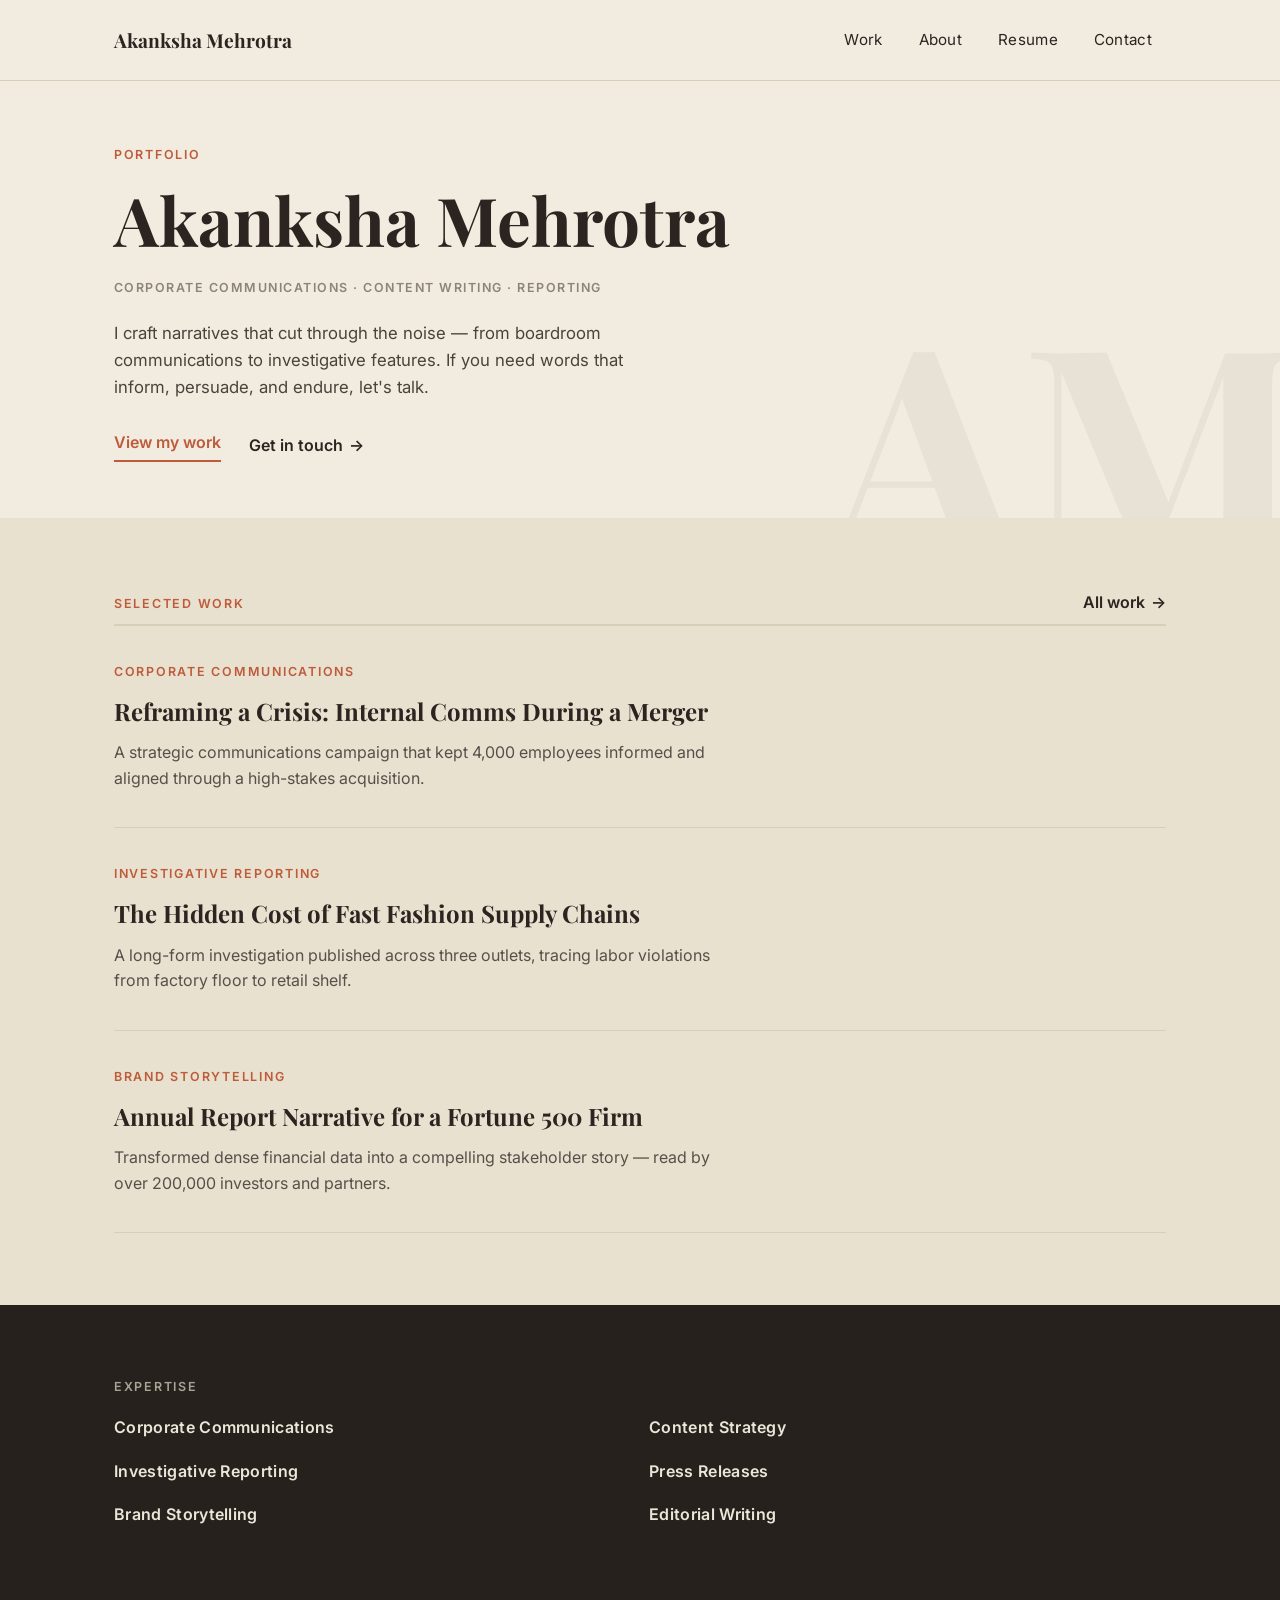
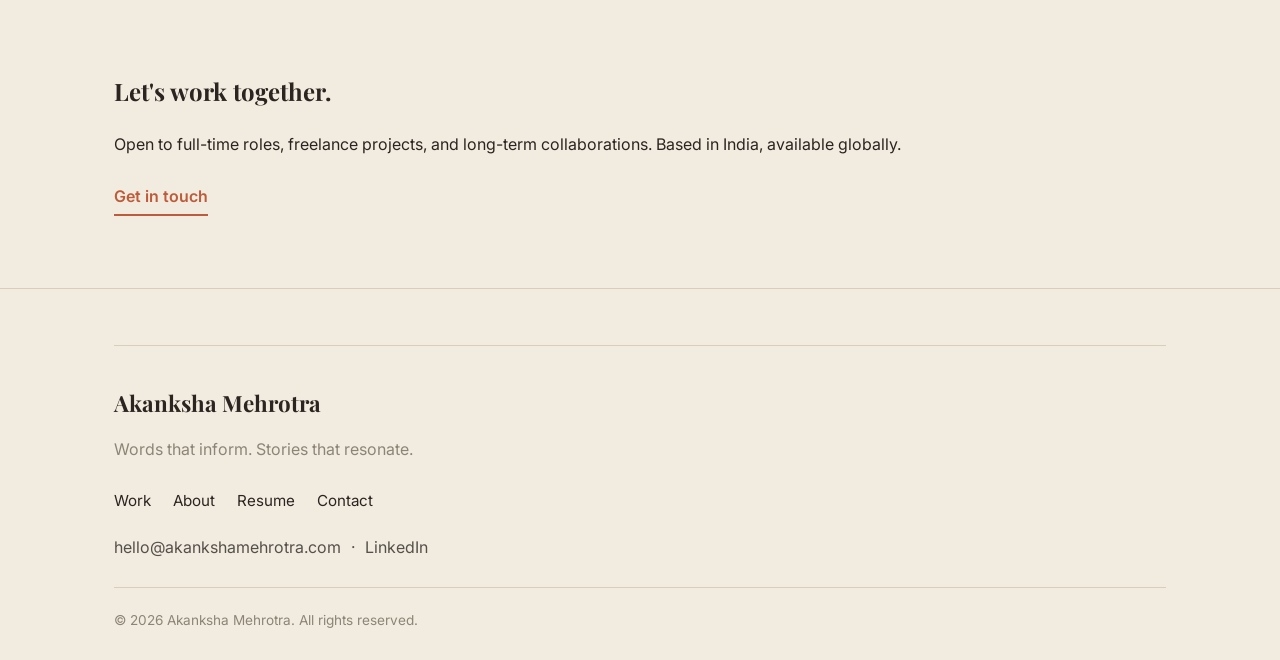
==== index.html @ 3465e9a9 "Initial Commit" ====
<!DOCTYPE html>
<html lang="en">
<head>
<meta charset="UTF-8" />
<meta name="viewport" content="width=device-width, initial-scale=1.0" />
<title>Akanksha Mehrotra — Portfolio</title>
<link rel="preconnect" href="https://fonts.googleapis.com" />
<link href="https://fonts.googleapis.com/css2?family=Playfair+Display:wght@600;700&family=Inter:wght@400;500;600;700&display=swap" rel="stylesheet" />
<link rel="stylesheet" href="css/style.css" />
</head>
<body>

<header class="site-header">
  <nav class="nav">
    <a href="index.html" class="nav-logo">Akanksha Mehrotra</a>
    <button class="nav-toggle" aria-label="Toggle navigation">
      <span></span><span></span><span></span>
    </button>
    <ul class="nav-links">
      <li><a href="work.html">Work</a></li>
      <li><a href="about.html">About</a></li>
      <li><a href="resume.html">Resume</a></li>
      <li><a href="contact.html">Contact</a></li>
    </ul>
  </nav>
</header>

<section class="hero">
  <div class="container">
    <span class="eyebrow">Portfolio</span>
    <h1>Akanksha Mehrotra</h1>
    <p class="tagline">Corporate Communications &middot; Content Writing &middot; Reporting</p>
    <p class="lede">I craft narratives that cut through the noise — from boardroom communications to investigative features. If you need words that inform, persuade, and endure, let's talk.</p>
    <div class="hero-actions">
      <a href="work.html" class="link-underline">View my work</a>
      <a href="contact.html" class="link-arrow">Get in touch</a>
    </div>
  </div>
  <div class="watermark">AM</div>
</section>

<section class="section alt">
  <div class="container">
    <div class="list-head">
      <span class="eyebrow">Selected Work</span>
      <a href="work.html" class="link-arrow">All work</a>
    </div>
    <hr class="divider" />

    <div class="work-item">
      <span class="eyebrow">Corporate Communications</span>
      <h3>Reframing a Crisis: Internal Comms During a Merger</h3>
      <p>A strategic communications campaign that kept 4,000 employees informed and aligned through a high-stakes acquisition.</p>
    </div>

    <div class="work-item">
      <span class="eyebrow">Investigative Reporting</span>
      <h3>The Hidden Cost of Fast Fashion Supply Chains</h3>
      <p>A long-form investigation published across three outlets, tracing labor violations from factory floor to retail shelf.</p>
    </div>

    <div class="work-item">
      <span class="eyebrow">Brand Storytelling</span>
      <h3>Annual Report Narrative for a Fortune 500 Firm</h3>
      <p>Transformed dense financial data into a compelling stakeholder story — read by over 200,000 investors and partners.</p>
    </div>
  </div>
</section>

<section class="section dark">
  <div class="container">
    <span class="eyebrow muted">Expertise</span>
    <div class="tag-grid">
      <span>Corporate Communications</span>
      <span>Content Strategy</span>
      <span>Investigative Reporting</span>
      <span>Press Releases</span>
      <span>Brand Storytelling</span>
      <span>Editorial Writing</span>
    </div>
  </div>
</section>

<section class="section">
  <div class="container">
    <h2>Let's work together.</h2>
    <p class="lede" style="margin-top: 22px;">Open to full-time roles, freelance projects, and long-term collaborations. Based in India, available globally.</p>
    <div class="cta-row">
      <a href="contact.html" class="link-underline">Get in touch</a>
    </div>
  </div>
</section>

<footer class="site-footer">
  <div class="container">
    <hr class="divider" style="margin-bottom: 40px;" />
    <h3 class="footer-name">Akanksha Mehrotra</h3>
    <p class="footer-tag">Words that inform. Stories that resonate.</p>
    <div class="footer-links">
      <a href="work.html">Work</a>
      <a href="about.html">About</a>
      <a href="resume.html">Resume</a>
      <a href="contact.html">Contact</a>
    </div>
    <div class="footer-contact">
      <a href="mailto:hello@akankshamehrotra.com">hello@akankshamehrotra.com</a>
      <span>&middot;</span>
      <a href="https://linkedin.com/in/akanksha-m-98879a53" target="_blank" rel="noopener">LinkedIn</a>
    </div>
    <div class="footer-copy">&copy; 2026 Akanksha Mehrotra. All rights reserved.</div>
  </div>
</footer>

<script src="js/script.js"></script>
</body>
</html>
---- css/style.css ----
/* ===== Variables ===== */
:root {
  --bg: #f2ece0;
  --bg-alt: #e9e1cf;
  --dark: #26211d;
  --dark-alt: #2e2822;
  --text: #2b2420;
  --muted: #8c8577;
  --muted-light: #a9a295;
  --accent: #bd5b3a;
  --border: #d9cfb8;
  --border-dark: #413a33;
  --serif: "Playfair Display", "Georgia", serif;
  --sans: "Inter", -apple-system, BlinkMacSystemFont, "Segoe UI", sans-serif;
  --max-width: 1100px;
}

* {
  box-sizing: border-box;
}

html {
  scroll-behavior: smooth;
}

body {
  margin: 0;
  font-family: var(--sans);
  background: var(--bg);
  color: var(--text);
  line-height: 1.6;
  -webkit-font-smoothing: antialiased;
}

a {
  color: inherit;
  text-decoration: none;
}

ul {
  list-style: none;
  margin: 0;
  padding: 0;
}

img {
  max-width: 100%;
  display: block;
}

.container {
  max-width: var(--max-width);
  margin: 0 auto;
  padding: 0 24px;
}

.eyebrow {
  display: block;
  font-size: 0.78rem;
  font-weight: 600;
  letter-spacing: 0.14em;
  text-transform: uppercase;
  color: var(--accent);
  margin-bottom: 18px;
}

.eyebrow.muted {
  color: var(--muted-light);
}

h1, h2, h3, h4 {
  font-family: var(--serif);
  font-weight: 700;
  margin: 0;
  color: var(--text);
}

.section {
  padding: 72px 0;
}

.section.alt {
  background: var(--bg-alt);
}

.section.dark {
  background: var(--dark);
  color: #ece6d8;
}

.section.dark h1,
.section.dark h2,
.section.dark h3,
.section.dark h4 {
  color: #f5f1e6;
}

.divider {
  border: none;
  border-top: 1px solid var(--border);
  margin: 0;
}

.section.dark .divider {
  border-top: 1px solid var(--border-dark);
}

/* ===== Header / Nav ===== */
.site-header {
  position: sticky;
  top: 0;
  z-index: 100;
  background: var(--bg);
  border-bottom: 1px solid var(--border);
}

.nav {
  max-width: var(--max-width);
  margin: 0 auto;
  padding: 20px 24px;
  display: flex;
  align-items: center;
  justify-content: space-between;
}

.nav-logo {
  font-family: var(--serif);
  font-size: 1.2rem;
  font-weight: 700;
}

.nav-toggle {
  background: none;
  border: none;
  cursor: pointer;
  padding: 8px;
  display: flex;
  flex-direction: column;
  gap: 5px;
}

.nav-toggle span {
  display: block;
  width: 24px;
  height: 2px;
  background: var(--text);
}

.nav-links {
  position: absolute;
  top: 100%;
  left: 0;
  right: 0;
  background: var(--bg);
  border-bottom: 1px solid var(--border);
  flex-direction: column;
  gap: 0;
  display: none;
}

.nav-links.open {
  display: flex;
}

.nav-links li {
  border-top: 1px solid var(--border);
}

.nav-links a {
  display: block;
  padding: 16px 24px;
  font-size: 0.95rem;
  letter-spacing: 0.02em;
}

.nav-links a.active {
  color: var(--accent);
}

@media (min-width: 860px) {
  .nav-toggle {
    display: none;
  }

  .nav-links {
    position: static;
    display: flex !important;
    flex-direction: row;
    background: none;
    border: none;
    gap: 8px;
  }

  .nav-links li {
    border-top: none;
  }

  .nav-links a {
    padding: 8px 14px;
  }
}

/* ===== Hero ===== */
.hero {
  padding: 64px 0 56px;
  position: relative;
  overflow: hidden;
}

.hero h1 {
  font-size: clamp(2.4rem, 6vw, 4.2rem);
  line-height: 1.08;
  margin-bottom: 22px;
}

.hero .tagline {
  font-size: 0.78rem;
  font-weight: 600;
  letter-spacing: 0.12em;
  text-transform: uppercase;
  color: var(--muted);
  margin-bottom: 22px;
}

.hero .lede {
  max-width: 560px;
  font-size: 1.05rem;
  color: #4a433c;
  margin-bottom: 30px;
}

.hero .lede.italic {
  font-style: italic;
  font-family: var(--serif);
  font-size: 1.15rem;
  color: #554d44;
}

.hero-actions {
  display: flex;
  align-items: center;
  gap: 28px;
  flex-wrap: wrap;
}

.watermark {
  position: absolute;
  right: -2%;
  bottom: -18%;
  font-family: var(--serif);
  font-size: clamp(8rem, 24vw, 20rem);
  font-weight: 700;
  color: rgba(43, 36, 32, 0.05);
  user-select: none;
  pointer-events: none;
  line-height: 1;
}

/* ===== Links / Buttons ===== */
.link-underline {
  color: var(--accent);
  font-weight: 600;
  border-bottom: 2px solid var(--accent);
  padding-bottom: 4px;
}

.link-arrow {
  font-weight: 600;
  color: var(--text);
}

.link-arrow::after {
  content: "\2192";
  margin-left: 6px;
}

.section.dark .link-arrow,
.section.dark .link-underline {
  color: #f2ece0;
}

.btn {
  display: inline-block;
  font-family: var(--sans);
  font-weight: 600;
  font-size: 0.95rem;
  padding: 14px 26px;
  border-radius: 2px;
  cursor: pointer;
  border: 1px solid transparent;
}

.btn-dark {
  background: var(--dark);
  color: #f2ece0;
  border-color: var(--dark);
}

.btn-outline {
  background: transparent;
  color: #f2ece0;
  border: 1px solid #f2ece0;
}

/* ===== Selected work / list items ===== */
.list-head {
  display: flex;
  align-items: baseline;
  justify-content: space-between;
  margin-bottom: 8px;
}

.list-head .eyebrow {
  margin-bottom: 0;
}

.work-item {
  padding: 36px 0;
  border-top: 1px solid var(--border);
}

.work-item:last-child {
  border-bottom: 1px solid var(--border);
}

.work-item .eyebrow {
  margin-bottom: 10px;
}

.work-item h3 {
  font-size: 1.5rem;
  margin-bottom: 10px;
}

.work-item p {
  color: #55504a;
  max-width: 620px;
  margin: 0;
}

/* ===== Expertise tags ===== */
.tag-grid {
  display: grid;
  grid-template-columns: 1fr;
  gap: 18px;
  margin-top: 10px;
}

@media (min-width: 600px) {
  .tag-grid {
    grid-template-columns: repeat(2, 1fr);
  }
}

.tag-grid span {
  font-size: 1rem;
  font-weight: 600;
  letter-spacing: 0.02em;
}

/* ===== CTA section ===== */
.cta-row {
  display: flex;
  align-items: center;
  gap: 28px;
  margin-top: 26px;
  flex-wrap: wrap;
}

/* ===== Footer ===== */
.site-footer {
  padding: 56px 0 28px;
  border-top: 1px solid var(--border);
}

.site-footer .footer-name {
  font-size: 1.4rem;
  margin-bottom: 8px;
}

.site-footer .footer-tag {
  color: var(--muted);
  margin-bottom: 26px;
}

.footer-links {
  display: flex;
  flex-wrap: wrap;
  gap: 22px;
  margin-bottom: 22px;
  font-size: 0.95rem;
}

.footer-contact {
  display: flex;
  flex-wrap: wrap;
  gap: 10px;
  align-items: center;
  color: #55504a;
  margin-bottom: 26px;
}

.footer-copy {
  padding-top: 22px;
  border-top: 1px solid var(--border);
  font-size: 0.85rem;
  color: var(--muted);
}

/* ===== About page ===== */
.story p {
  margin: 0 0 20px;
  max-width: 680px;
  color: #4a433c;
}

.story p:last-child {
  margin-bottom: 0;
}

.quote-mark {
  font-family: var(--serif);
  font-size: 2.4rem;
  color: var(--accent);
  margin-bottom: 10px;
}

.quote-text {
  font-family: var(--serif);
  font-size: clamp(1.4rem, 4vw, 2.1rem);
  max-width: 760px;
  line-height: 1.35;
}

.card-grid {
  display: grid;
  grid-template-columns: 1fr;
  gap: 0;
  margin-top: 10px;
  border: 1px solid var(--border);
}

.card {
  padding: 30px;
  border-bottom: 1px solid var(--border);
}

.card:last-child {
  border-bottom: none;
}

.card h3 {
  font-size: 1.3rem;
  margin-bottom: 10px;
}

.card p {
  margin: 0;
  color: #55504a;
}

@media (min-width: 760px) {
  .card-grid {
    grid-template-columns: repeat(2, 1fr);
  }

  .card {
    border-right: 1px solid var(--border);
  }

  .card:nth-child(2n) {
    border-right: none;
  }

  .card:nth-last-child(-n+2) {
    border-bottom: none;
  }
}

.highlight-item {
  padding: 24px 0;
  border-top: 1px solid var(--border);
}

.highlight-item:last-child {
  border-bottom: 1px solid var(--border);
}

.highlight-item .year {
  color: var(--accent);
  font-size: 0.85rem;
  font-weight: 700;
  letter-spacing: 0.06em;
  margin-bottom: 6px;
  display: block;
}

.highlight-item h3 {
  font-size: 1.2rem;
  margin-bottom: 4px;
}

.highlight-item .org {
  color: var(--muted);
  font-size: 0.95rem;
}

/* ===== Work page ===== */
.filters {
  display: flex;
  gap: 12px;
  flex-wrap: wrap;
  margin: 30px 0;
}

.filter-btn {
  border: 1px solid var(--border);
  background: transparent;
  padding: 10px 18px;
  border-radius: 2px;
  font-family: var(--sans);
  font-size: 0.9rem;
  cursor: pointer;
  color: var(--text);
}

.filter-btn.active {
  background: var(--dark);
  color: #f2ece0;
  border-color: var(--dark);
}

.work-card {
  border: 1px solid var(--border);
  padding: 32px;
  margin-bottom: -1px;
}

.work-card .top-row {
  display: flex;
  justify-content: space-between;
  align-items: baseline;
}

.work-card .year {
  color: var(--muted);
  font-size: 0.9rem;
}

.work-card h3 {
  font-size: 1.5rem;
  margin: 10px 0 6px;
}

.work-card .pub {
  color: var(--muted);
  margin-bottom: 14px;
  font-size: 0.92rem;
}

.work-card p.desc {
  color: #55504a;
  margin: 0 0 16px;
  max-width: 620px;
}

.work-card .read-link {
  color: var(--accent);
  font-weight: 600;
  font-size: 0.92rem;
}

.work-card .read-link::after {
  content: "\2197";
  margin-left: 4px;
}

.work-card .soon {
  font-style: italic;
  color: var(--muted);
  font-size: 0.92rem;
}

/* ===== Resume page ===== */
.contact-list {
  margin-top: 18px;
  color: #4a433c;
}

.contact-list div {
  margin-bottom: 6px;
}

.profile-text {
  max-width: 700px;
  color: #4a433c;
}

.exp-item {
  padding: 30px 0;
  border-top: 1px solid var(--border);
}

.exp-item:last-child {
  border-bottom: 1px solid var(--border);
}

.exp-item .dates {
  color: var(--muted);
  font-size: 0.9rem;
}

.exp-item h3 {
  font-size: 1.25rem;
  margin: 8px 0 2px;
}

.exp-item .org {
  color: var(--muted);
  margin-bottom: 14px;
}

.exp-item ul {
  padding-left: 0;
}

.exp-item ul li {
  position: relative;
  padding-left: 18px;
  margin-bottom: 10px;
  color: #4a433c;
}

.exp-item ul li::before {
  content: "\2022";
  color: var(--accent);
  position: absolute;
  left: 0;
}

.edu-item {
  padding: 22px 0;
  border-top: 1px solid var(--border);
}

.edu-item:last-child {
  border-bottom: 1px solid var(--border);
}

.edu-item .dates {
  color: var(--muted);
  font-size: 0.9rem;
}

.edu-item h3 {
  font-size: 1.15rem;
  margin: 6px 0 2px;
}

.edu-item .org {
  color: var(--muted);
}

.skills-grid {
  display: grid;
  grid-template-columns: 1fr;
  gap: 36px;
  margin-top: 10px;
}

@media (min-width: 760px) {
  .skills-grid {
    grid-template-columns: repeat(3, 1fr);
  }

  .skills-grid.competencies-grid {
    grid-template-columns: repeat(2, 1fr);
  }
}

.download-link {
  display: inline-flex;
  align-items: center;
  gap: 6px;
}

.download-link::after {
  content: "\2193";
}

.skills-col h4 {
  font-size: 0.78rem;
  letter-spacing: 0.1em;
  text-transform: uppercase;
  color: var(--muted);
  margin-bottom: 14px;
}

.skills-col ul li {
  position: relative;
  padding-left: 16px;
  margin-bottom: 10px;
}

.skills-col ul li::before {
  content: "\2022";
  color: var(--accent);
  position: absolute;
  left: 0;
}

/* ===== Contact page ===== */
.contact-form {
  max-width: 640px;
  margin-top: 10px;
}

.form-group {
  margin-bottom: 22px;
}

.form-group label {
  display: block;
  font-size: 0.78rem;
  font-weight: 600;
  letter-spacing: 0.08em;
  text-transform: uppercase;
  color: var(--muted);
  margin-bottom: 10px;
}

.form-group input,
.form-group select,
.form-group textarea {
  width: 100%;
  padding: 14px 16px;
  border: 1px solid var(--border);
  background: var(--bg);
  font-family: var(--sans);
  font-size: 0.95rem;
  color: var(--text);
  border-radius: 2px;
}

.form-group textarea {
  resize: vertical;
  min-height: 130px;
}

.find-me {
  margin-top: 56px;
}

.find-me .item {
  margin-bottom: 18px;
}

.find-me .item label {
  display: block;
  font-size: 0.78rem;
  letter-spacing: 0.08em;
  text-transform: uppercase;
  color: var(--muted);
  margin-bottom: 4px;
}

.find-me .item a,
.find-me .item span {
  font-size: 1.05rem;
}

.find-me .note {
  color: var(--muted);
  font-size: 0.92rem;
  padding-top: 22px;
  border-top: 1px solid var(--border);
  margin-top: 22px;
}
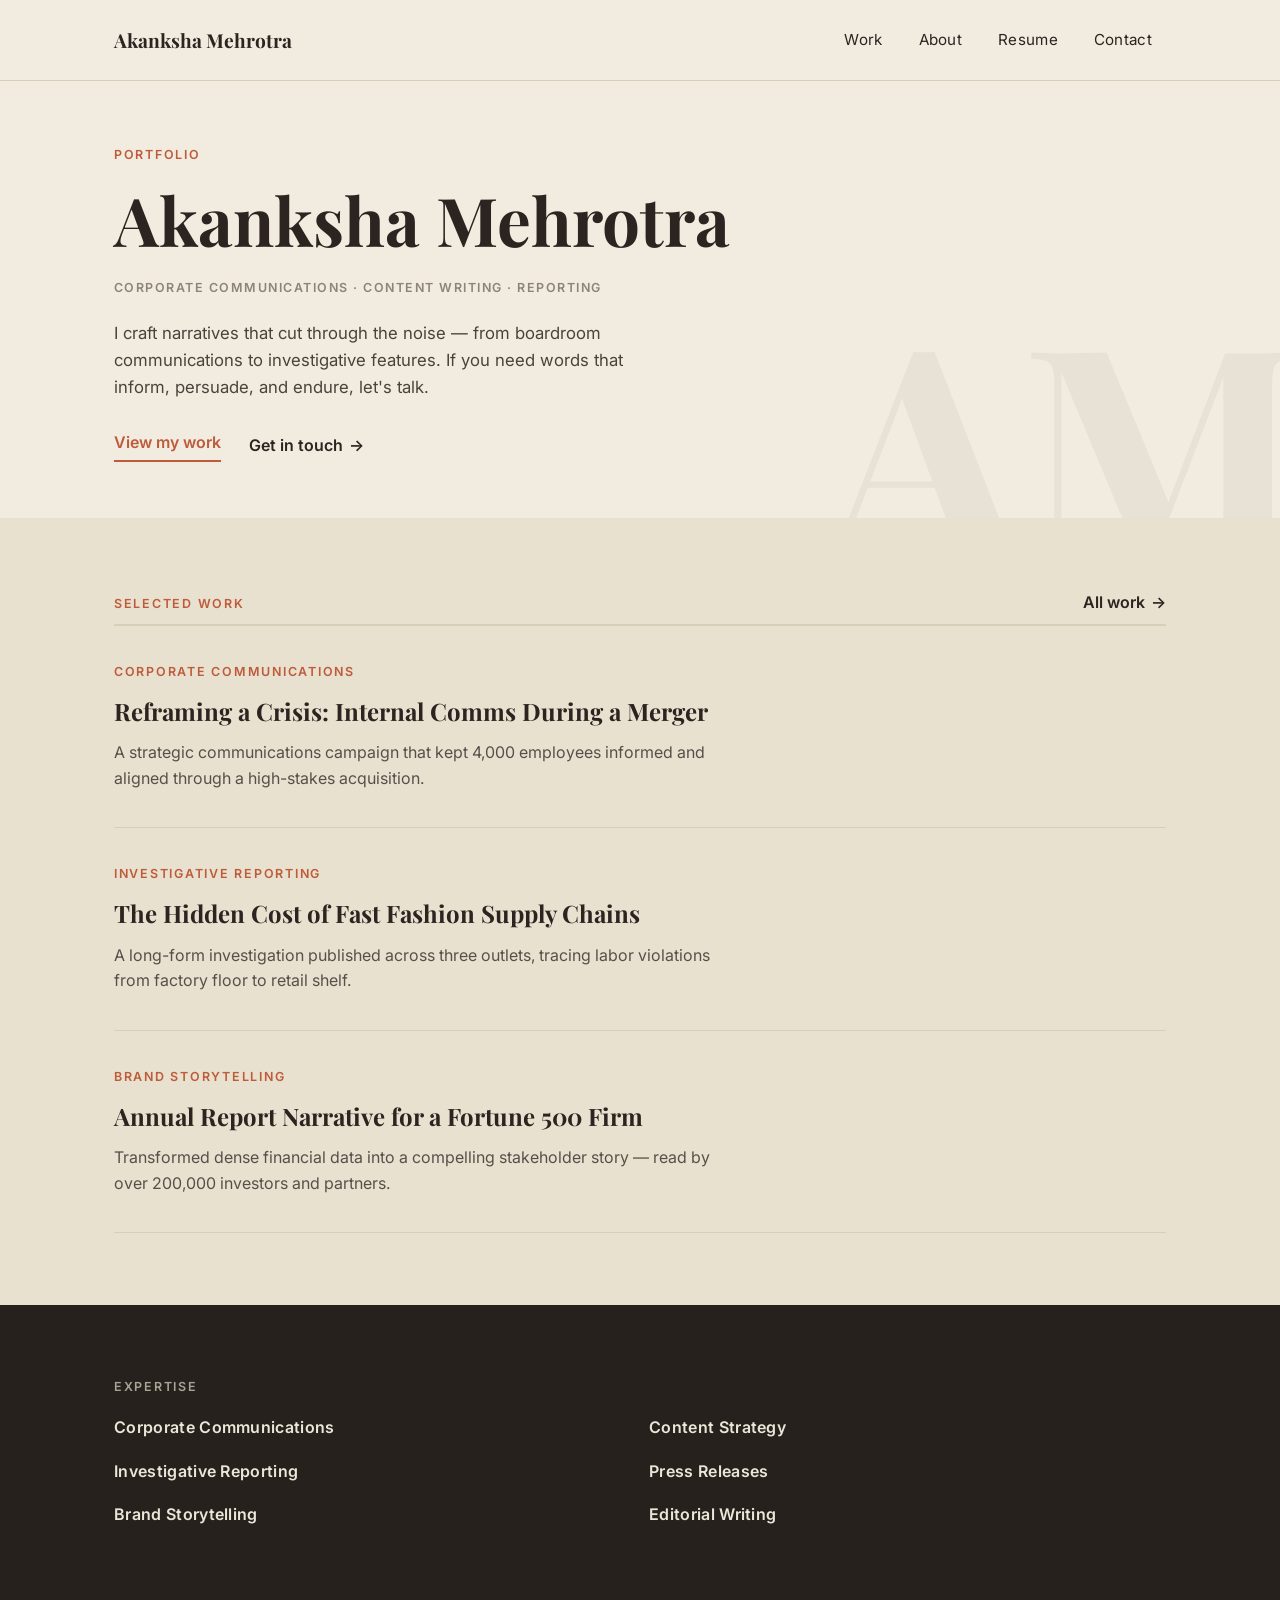
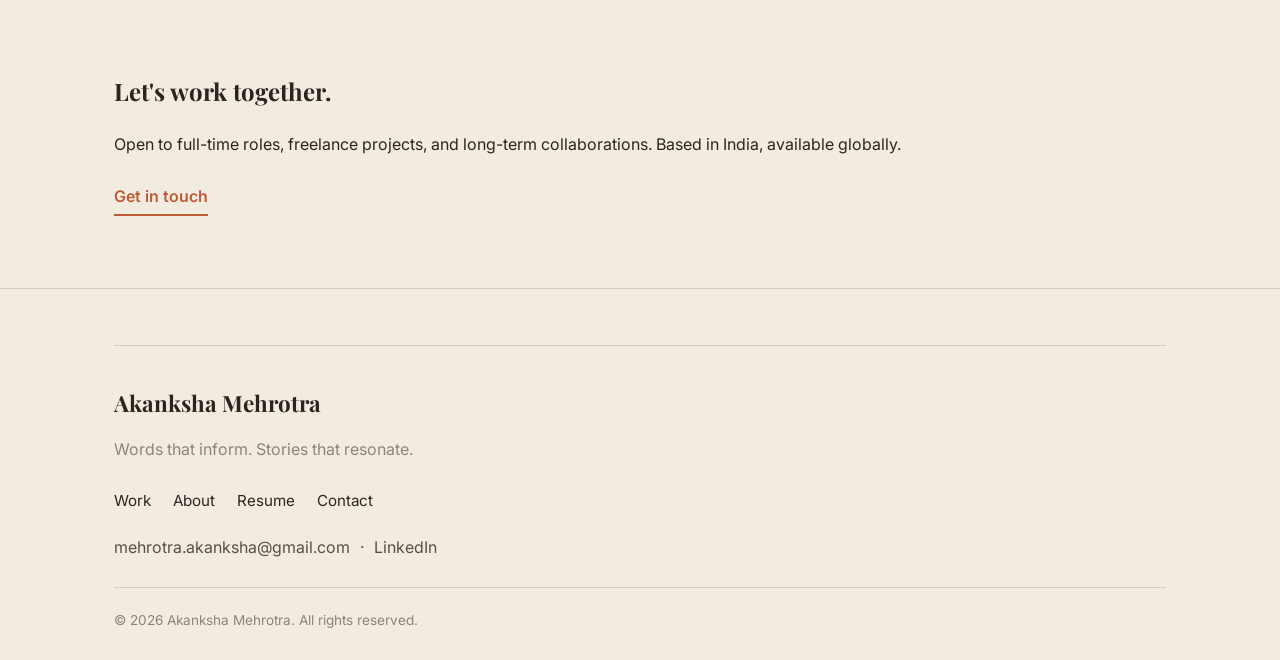
==== commit 6e8591d2: "Updates to the website." ====
--- a/index.html
+++ b/index.html
@@ -103,7 +103,7 @@
       <a href="contact.html">Contact</a>
     </div>
     <div class="footer-contact">
-      <a href="mailto:hello@akankshamehrotra.com">hello@akankshamehrotra.com</a>
+      <a href="mailto:mehrotra.akanksha@gmail.com">mehrotra.akanksha@gmail.com</a>
       <span>&middot;</span>
       <a href="https://linkedin.com/in/akanksha-m-98879a53" target="_blank" rel="noopener">LinkedIn</a>
     </div>
--- a/css/style.css
+++ b/css/style.css
@@ -564,6 +564,20 @@
   max-width: 620px;
 }
 
+.work-card .pdf-preview {
+  width: 100%;
+  height: 480px;
+  border: 1px solid var(--border);
+  margin-bottom: 16px;
+  overflow: hidden;
+}
+
+.work-card .pdf-preview iframe {
+  width: 100%;
+  height: 100%;
+  border: 0;
+}
+
 .work-card .read-link {
   color: var(--accent);
   font-weight: 600;
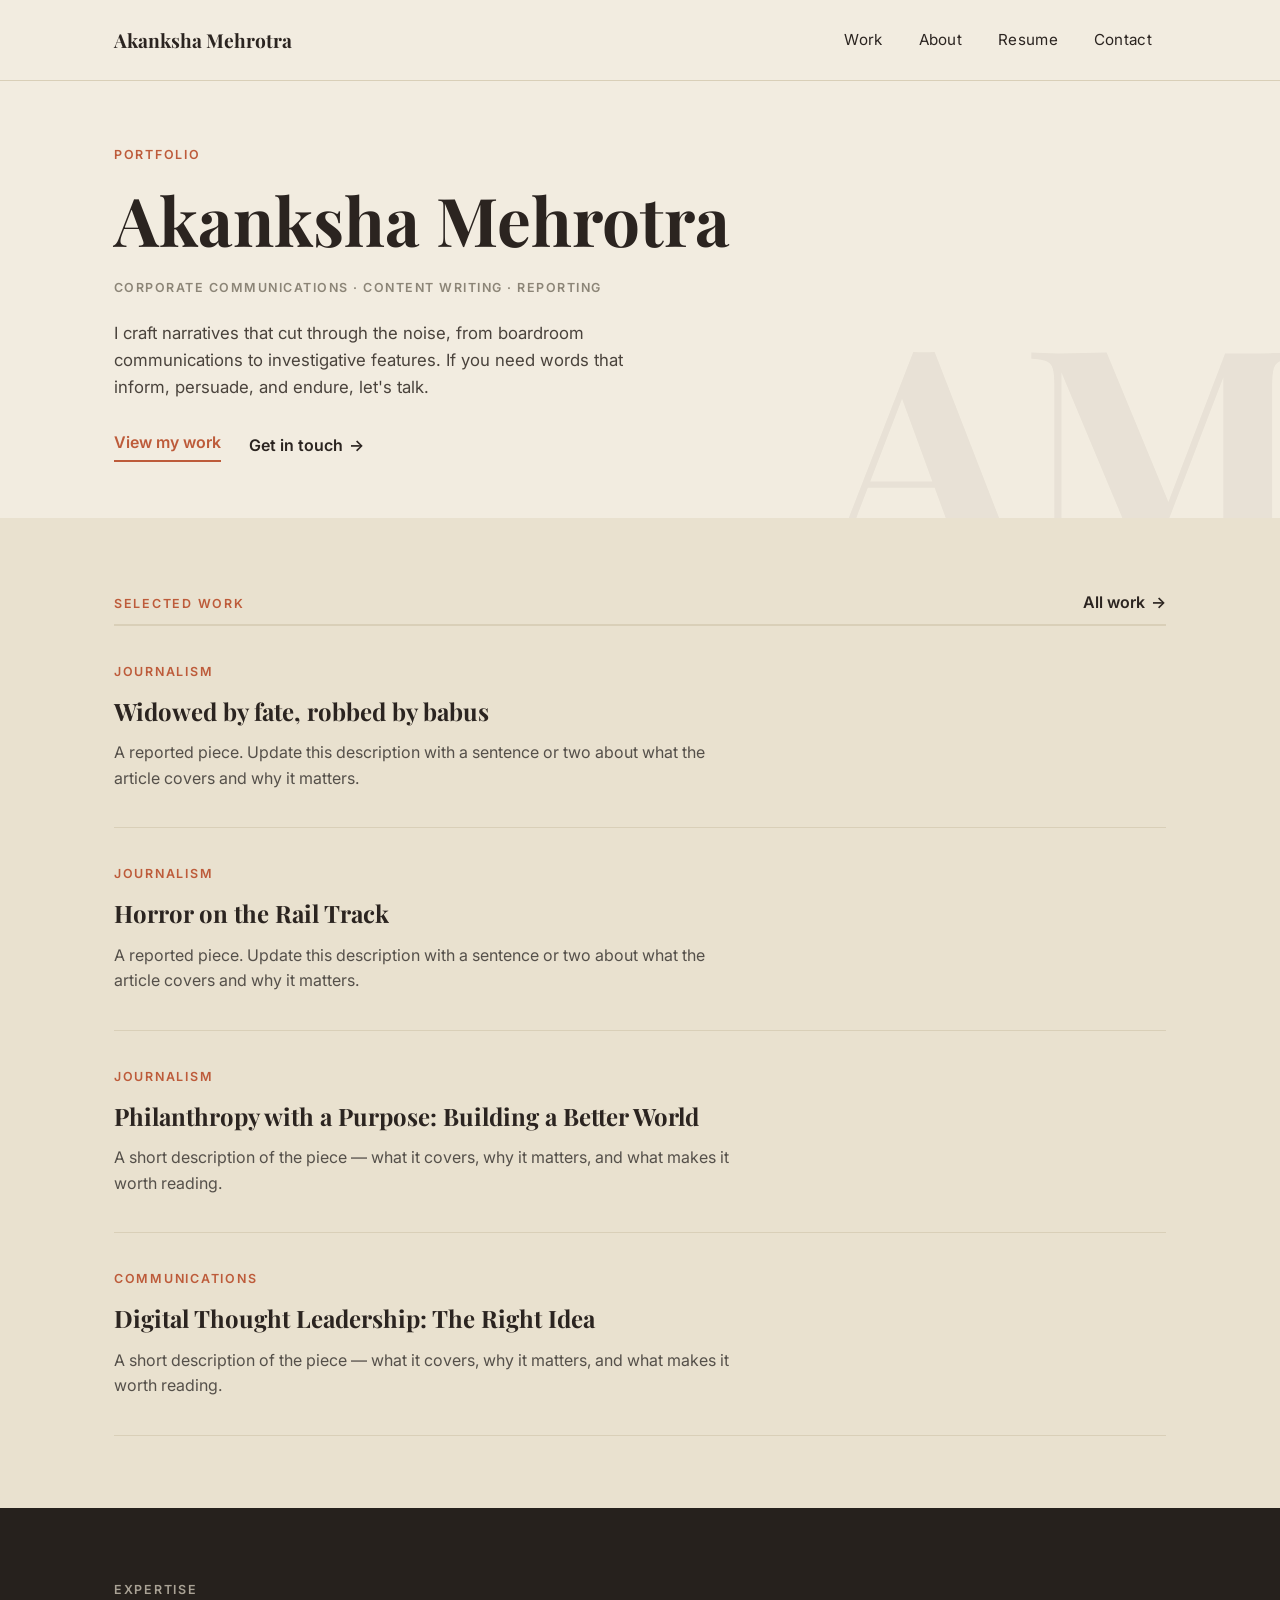
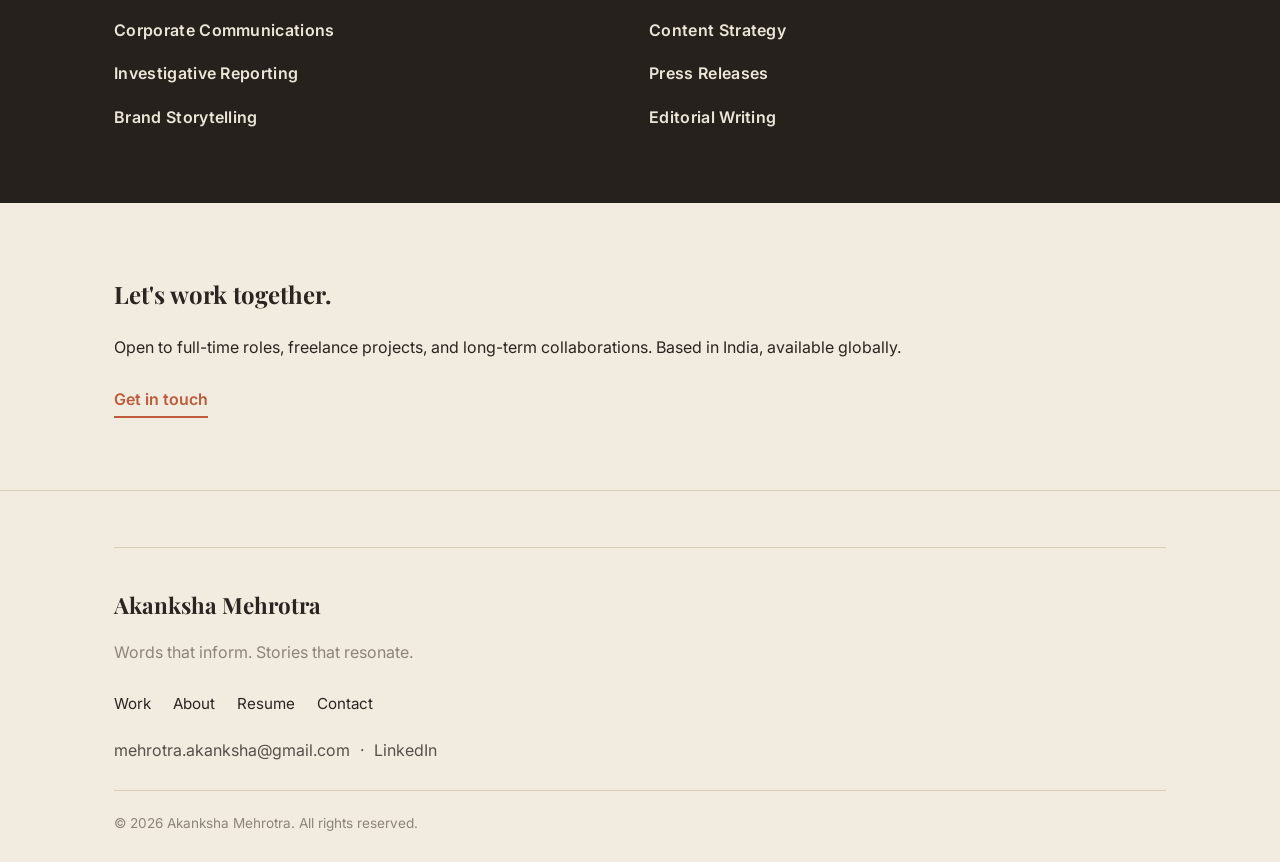
==== commit 61893ff1: "Updated selected work" ====
--- a/index.html
+++ b/index.html
@@ -30,7 +30,7 @@
     <span class="eyebrow">Portfolio</span>
     <h1>Akanksha Mehrotra</h1>
     <p class="tagline">Corporate Communications &middot; Content Writing &middot; Reporting</p>
-    <p class="lede">I craft narratives that cut through the noise — from boardroom communications to investigative features. If you need words that inform, persuade, and endure, let's talk.</p>
+    <p class="lede">I craft narratives that cut through the noise, from boardroom communications to investigative features. If you need words that inform, persuade, and endure, let's talk.</p>
     <div class="hero-actions">
       <a href="work.html" class="link-underline">View my work</a>
       <a href="contact.html" class="link-arrow">Get in touch</a>
@@ -48,21 +48,27 @@
     <hr class="divider" />
 
     <div class="work-item">
-      <span class="eyebrow">Corporate Communications</span>
-      <h3>Reframing a Crisis: Internal Comms During a Merger</h3>
-      <p>A strategic communications campaign that kept 4,000 employees informed and aligned through a high-stakes acquisition.</p>
+      <span class="eyebrow">Journalism</span>
+      <h3><a href="work.html#widowed-by-fate" class="work-item-link">Widowed by fate, robbed by babus</a></h3>
+      <p>A reported piece. Update this description with a sentence or two about what the article covers and why it matters.</p>
     </div>
 
     <div class="work-item">
-      <span class="eyebrow">Investigative Reporting</span>
-      <h3>The Hidden Cost of Fast Fashion Supply Chains</h3>
-      <p>A long-form investigation published across three outlets, tracing labor violations from factory floor to retail shelf.</p>
+      <span class="eyebrow">Journalism</span>
+      <h3><a href="work.html#horror-on-the-rail-track" class="work-item-link">Horror on the Rail Track</a></h3>
+      <p>A reported piece. Update this description with a sentence or two about what the article covers and why it matters.</p>
     </div>
 
     <div class="work-item">
-      <span class="eyebrow">Brand Storytelling</span>
-      <h3>Annual Report Narrative for a Fortune 500 Firm</h3>
-      <p>Transformed dense financial data into a compelling stakeholder story — read by over 200,000 investors and partners.</p>
+      <span class="eyebrow">Journalism</span>
+      <h3><a href="work.html#philanthropy-purpose" class="work-item-link">Philanthropy with a Purpose: Building a Better World</a></h3>
+      <p>A short description of the piece — what it covers, why it matters, and what makes it worth reading.</p>
+    </div>
+
+    <div class="work-item">
+      <span class="eyebrow">Communications</span>
+      <h3><a href="work.html#digital-thought-leadership-right-idea" class="work-item-link">Digital Thought Leadership: The Right Idea</a></h3>
+      <p>A short description of the piece — what it covers, why it matters, and what makes it worth reading.</p>
     </div>
   </div>
 </section>
--- a/css/style.css
+++ b/css/style.css
@@ -338,6 +338,10 @@
   margin: 0;
 }
 
+.work-item-link:hover {
+  color: var(--accent);
+}
+
 /* ===== Expertise tags ===== */
 .tag-grid {
   display: grid;
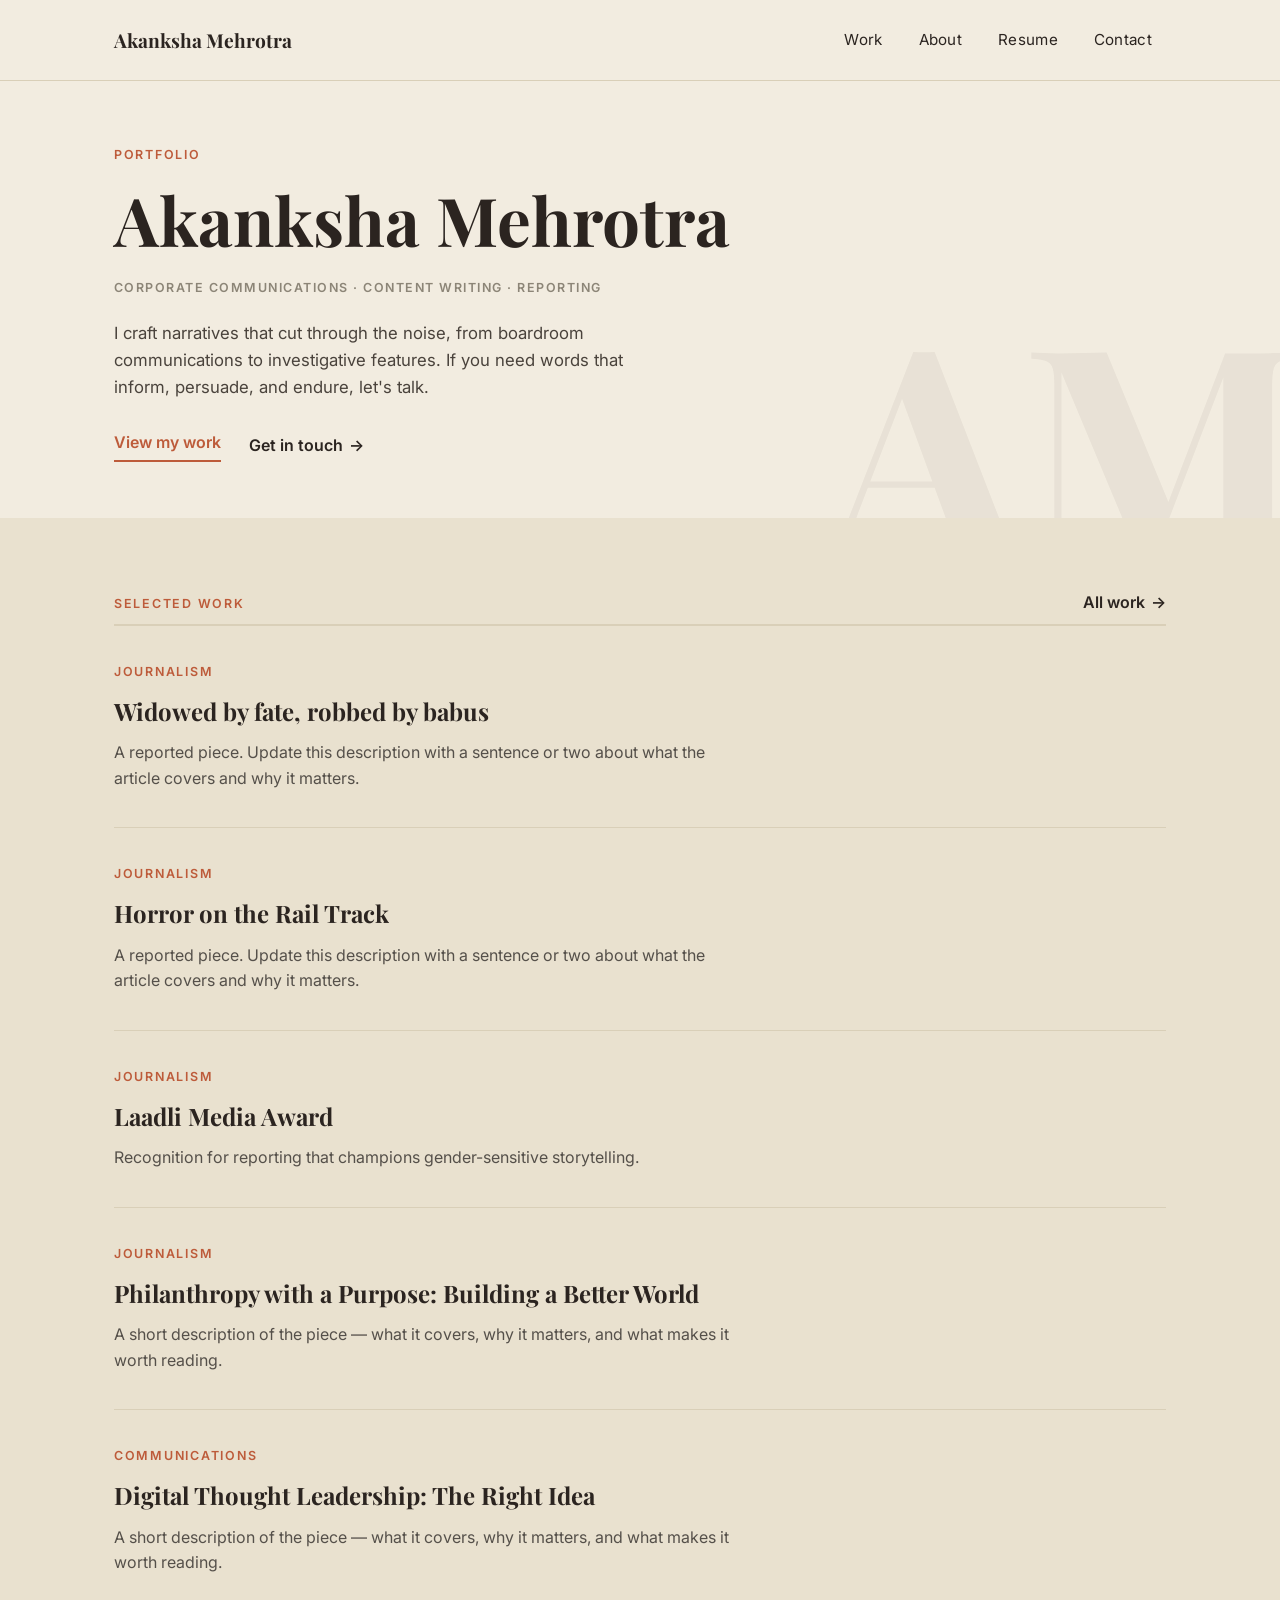
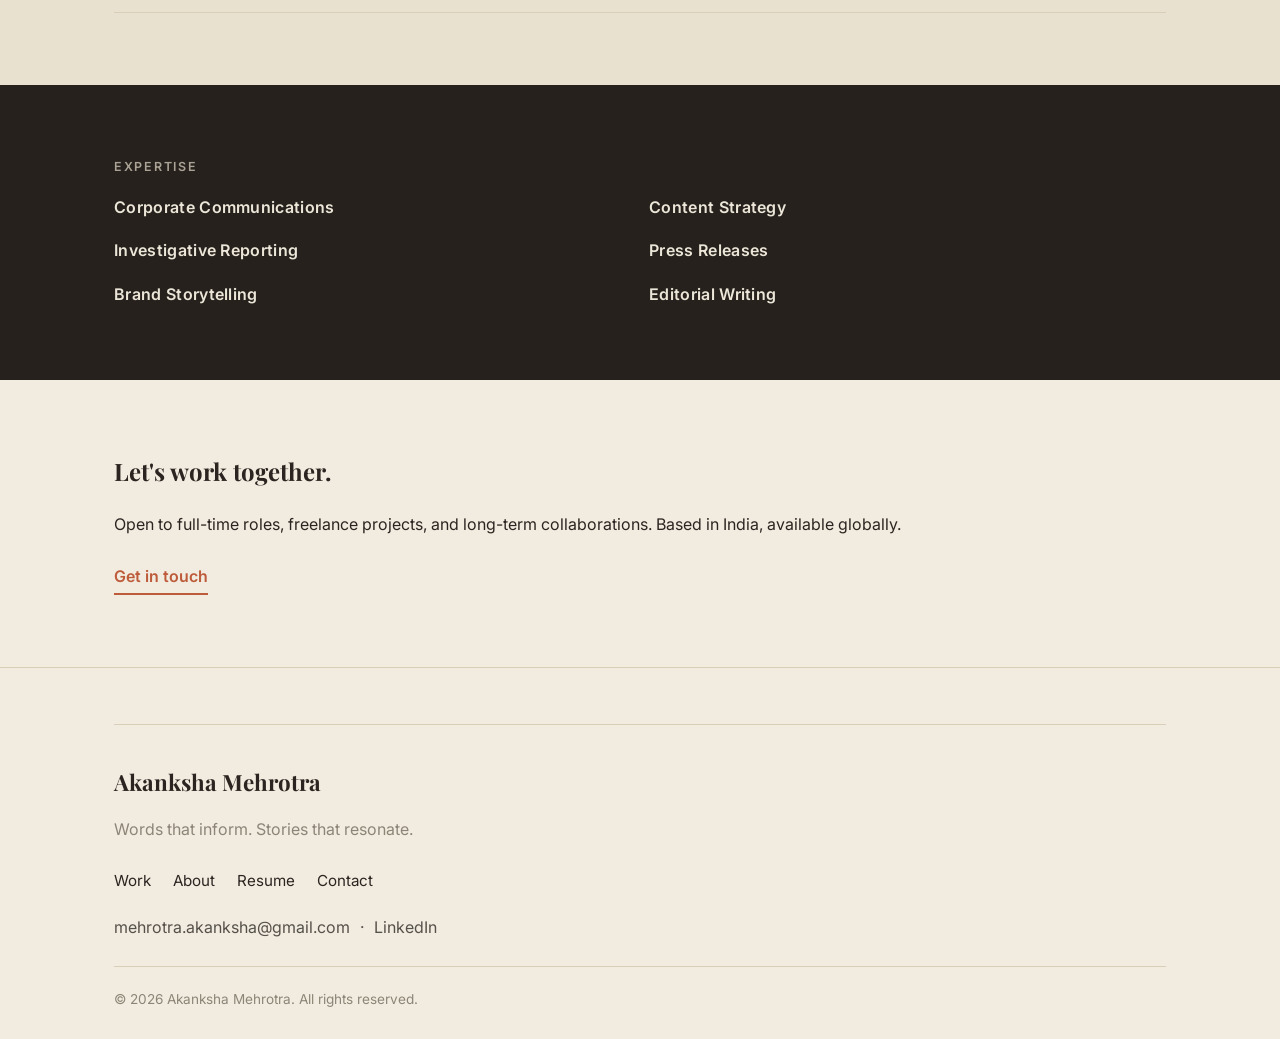
==== commit a047579e: "Added award" ====
--- a/index.html
+++ b/index.html
@@ -61,6 +61,12 @@
 
     <div class="work-item">
       <span class="eyebrow">Journalism</span>
+      <h3><a href="work.html#laadli-media-award" class="work-item-link">Laadli Media Award</a></h3>
+      <p>Recognition for reporting that champions gender-sensitive storytelling.</p>
+    </div>
+
+    <div class="work-item">
+      <span class="eyebrow">Journalism</span>
       <h3><a href="work.html#philanthropy-purpose" class="work-item-link">Philanthropy with a Purpose: Building a Better World</a></h3>
       <p>A short description of the piece — what it covers, why it matters, and what makes it worth reading.</p>
     </div>
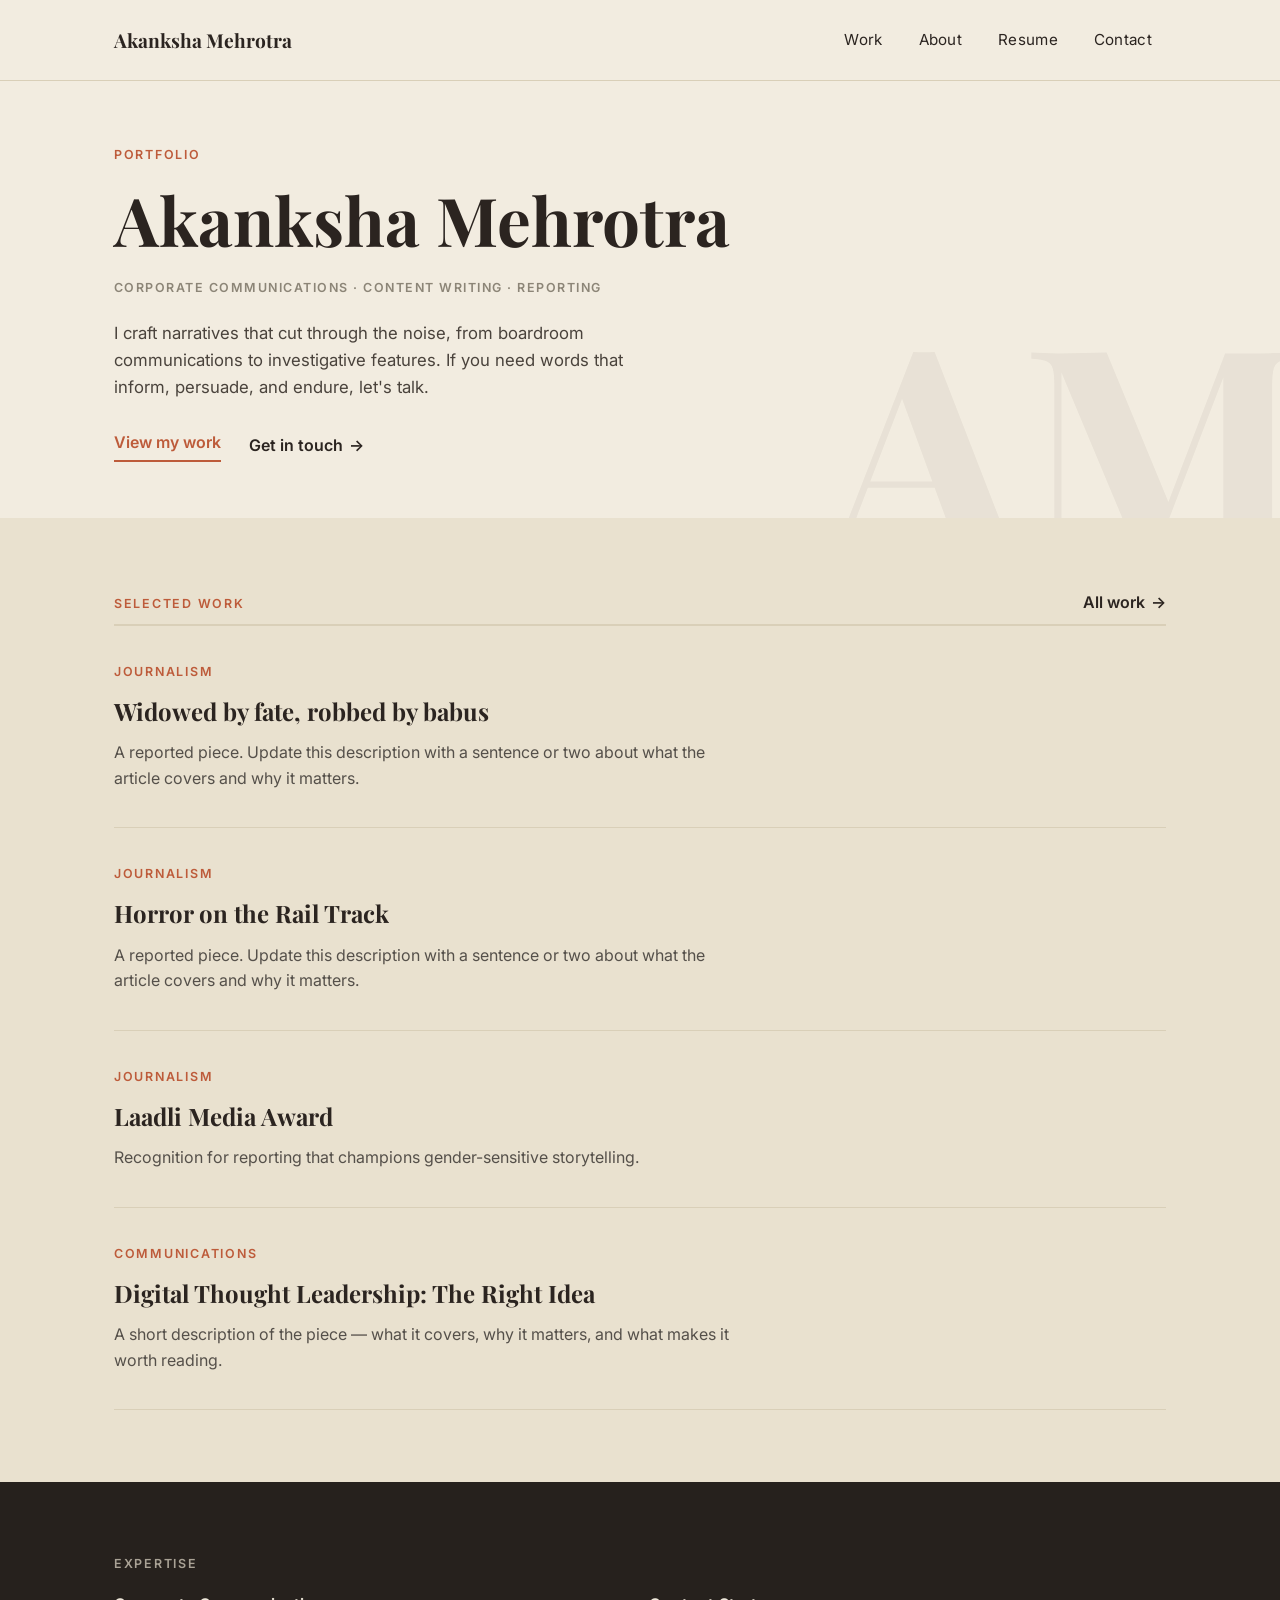
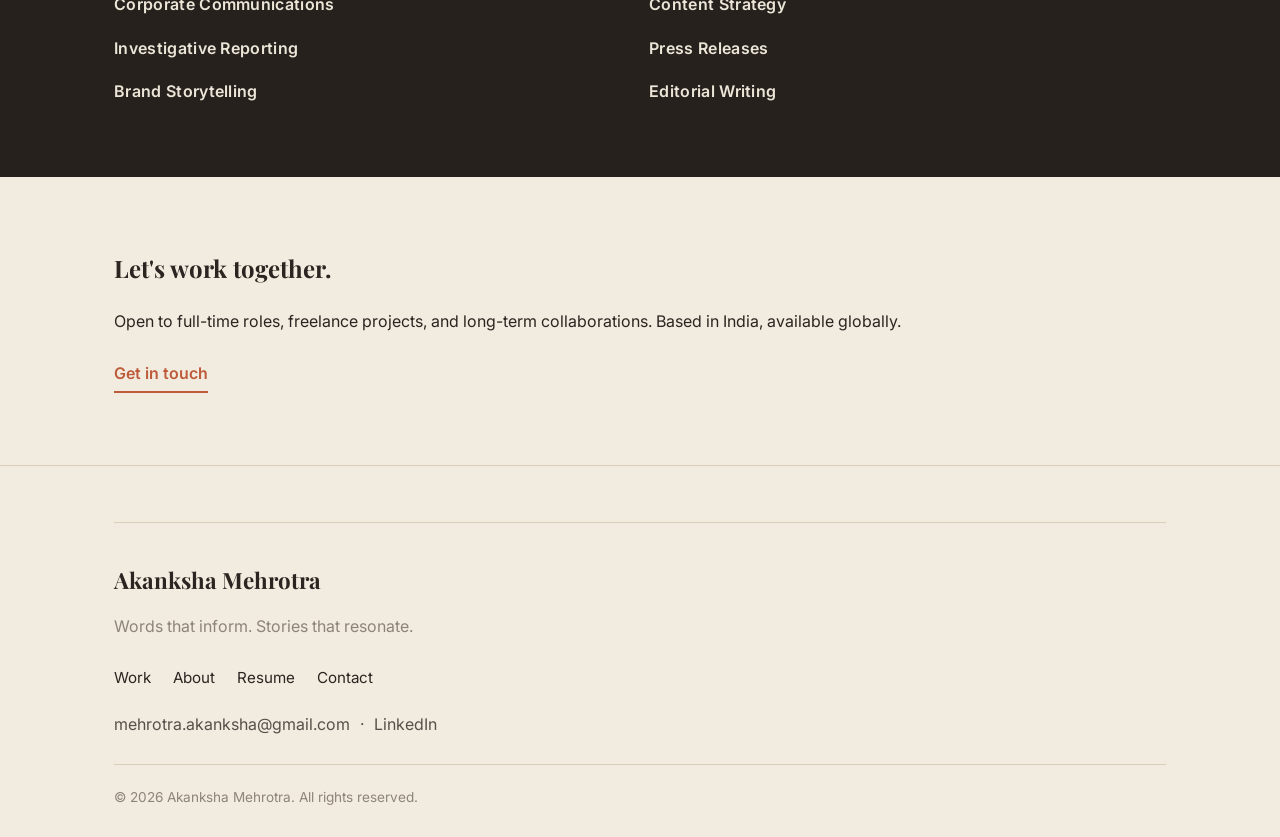
==== commit 9d326320: "Changed file names" ====
--- a/index.html
+++ b/index.html
@@ -66,12 +66,6 @@
     </div>
 
     <div class="work-item">
-      <span class="eyebrow">Journalism</span>
-      <h3><a href="work.html#philanthropy-purpose" class="work-item-link">Philanthropy with a Purpose: Building a Better World</a></h3>
-      <p>A short description of the piece — what it covers, why it matters, and what makes it worth reading.</p>
-    </div>
-
-    <div class="work-item">
       <span class="eyebrow">Communications</span>
       <h3><a href="work.html#digital-thought-leadership-right-idea" class="work-item-link">Digital Thought Leadership: The Right Idea</a></h3>
       <p>A short description of the piece — what it covers, why it matters, and what makes it worth reading.</p>
